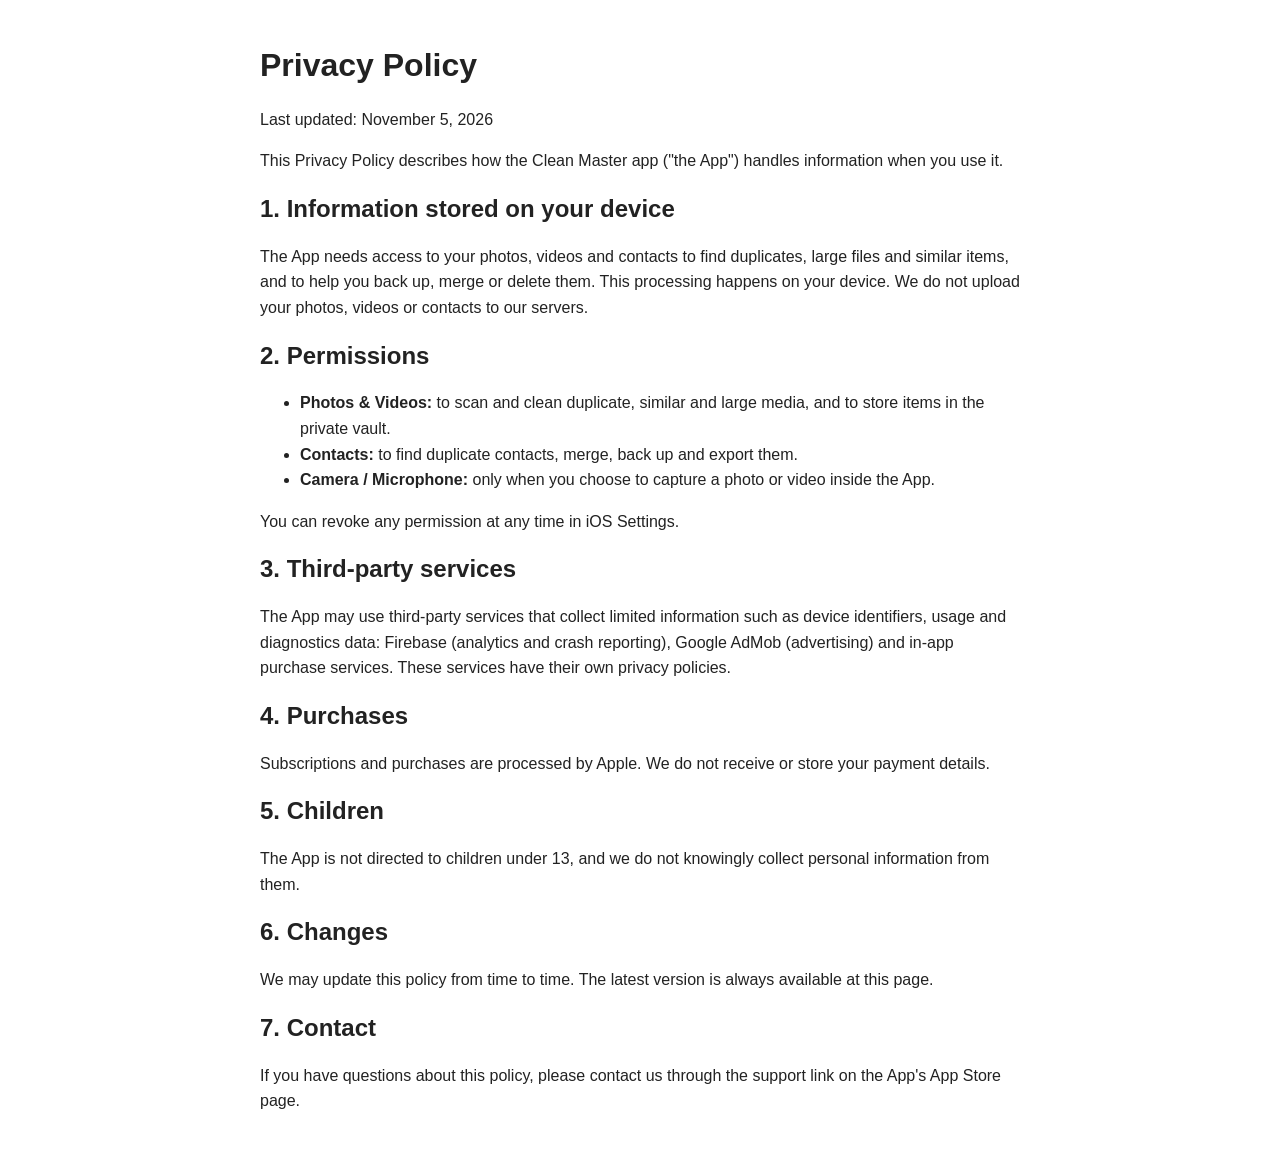
==== PrivacyPolicyCleanerApp.html @ 9d415b28 "Add config, privacy policy and terms of use" ====
<!DOCTYPE html>
<html lang="en">
<head>
<meta charset="utf-8">
<meta name="viewport" content="width=device-width, initial-scale=1">
<title>Privacy Policy - Clean Master</title>
<style>body{font-family:-apple-system,Helvetica,Arial,sans-serif;max-width:760px;margin:0 auto;padding:24px;line-height:1.6;color:#222}h1,h2{line-height:1.25}</style>
</head>
<body>
<h1>Privacy Policy</h1>
<p>Last updated: November 5, 2026</p>
<p>This Privacy Policy describes how the Clean Master app ("the App") handles information when you use it.</p>

<h2>1. Information stored on your device</h2>
<p>The App needs access to your photos, videos and contacts to find duplicates, large files and similar items, and to help you back up, merge or delete them. This processing happens on your device. We do not upload your photos, videos or contacts to our servers.</p>

<h2>2. Permissions</h2>
<ul>
<li><strong>Photos &amp; Videos:</strong> to scan and clean duplicate, similar and large media, and to store items in the private vault.</li>
<li><strong>Contacts:</strong> to find duplicate contacts, merge, back up and export them.</li>
<li><strong>Camera / Microphone:</strong> only when you choose to capture a photo or video inside the App.</li>
</ul>
<p>You can revoke any permission at any time in iOS Settings.</p>

<h2>3. Third-party services</h2>
<p>The App may use third-party services that collect limited information such as device identifiers, usage and diagnostics data: Firebase (analytics and crash reporting), Google AdMob (advertising) and in-app purchase services. These services have their own privacy policies.</p>

<h2>4. Purchases</h2>
<p>Subscriptions and purchases are processed by Apple. We do not receive or store your payment details.</p>

<h2>5. Children</h2>
<p>The App is not directed to children under 13, and we do not knowingly collect personal information from them.</p>

<h2>6. Changes</h2>
<p>We may update this policy from time to time. The latest version is always available at this page.</p>

<h2>7. Contact</h2>
<p>If you have questions about this policy, please contact us through the support link on the App's App Store page.</p>
</body>
</html>
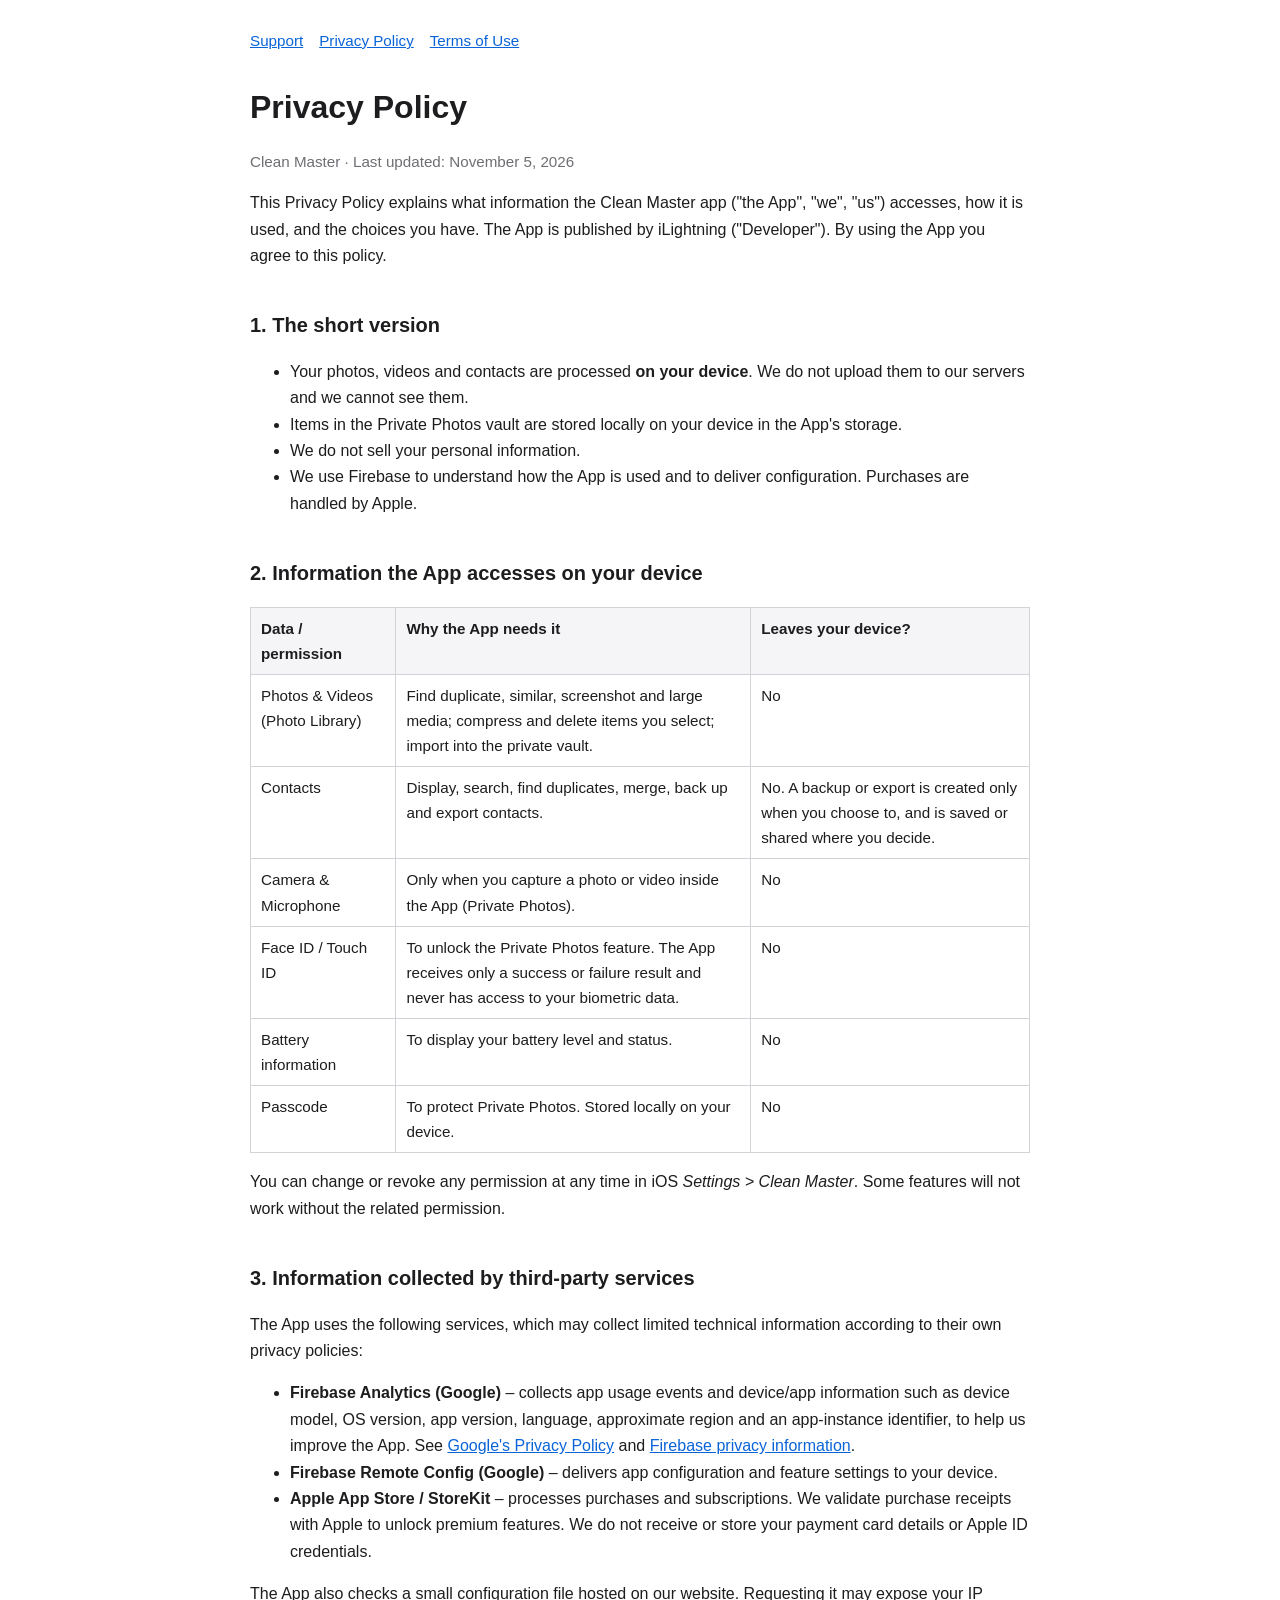
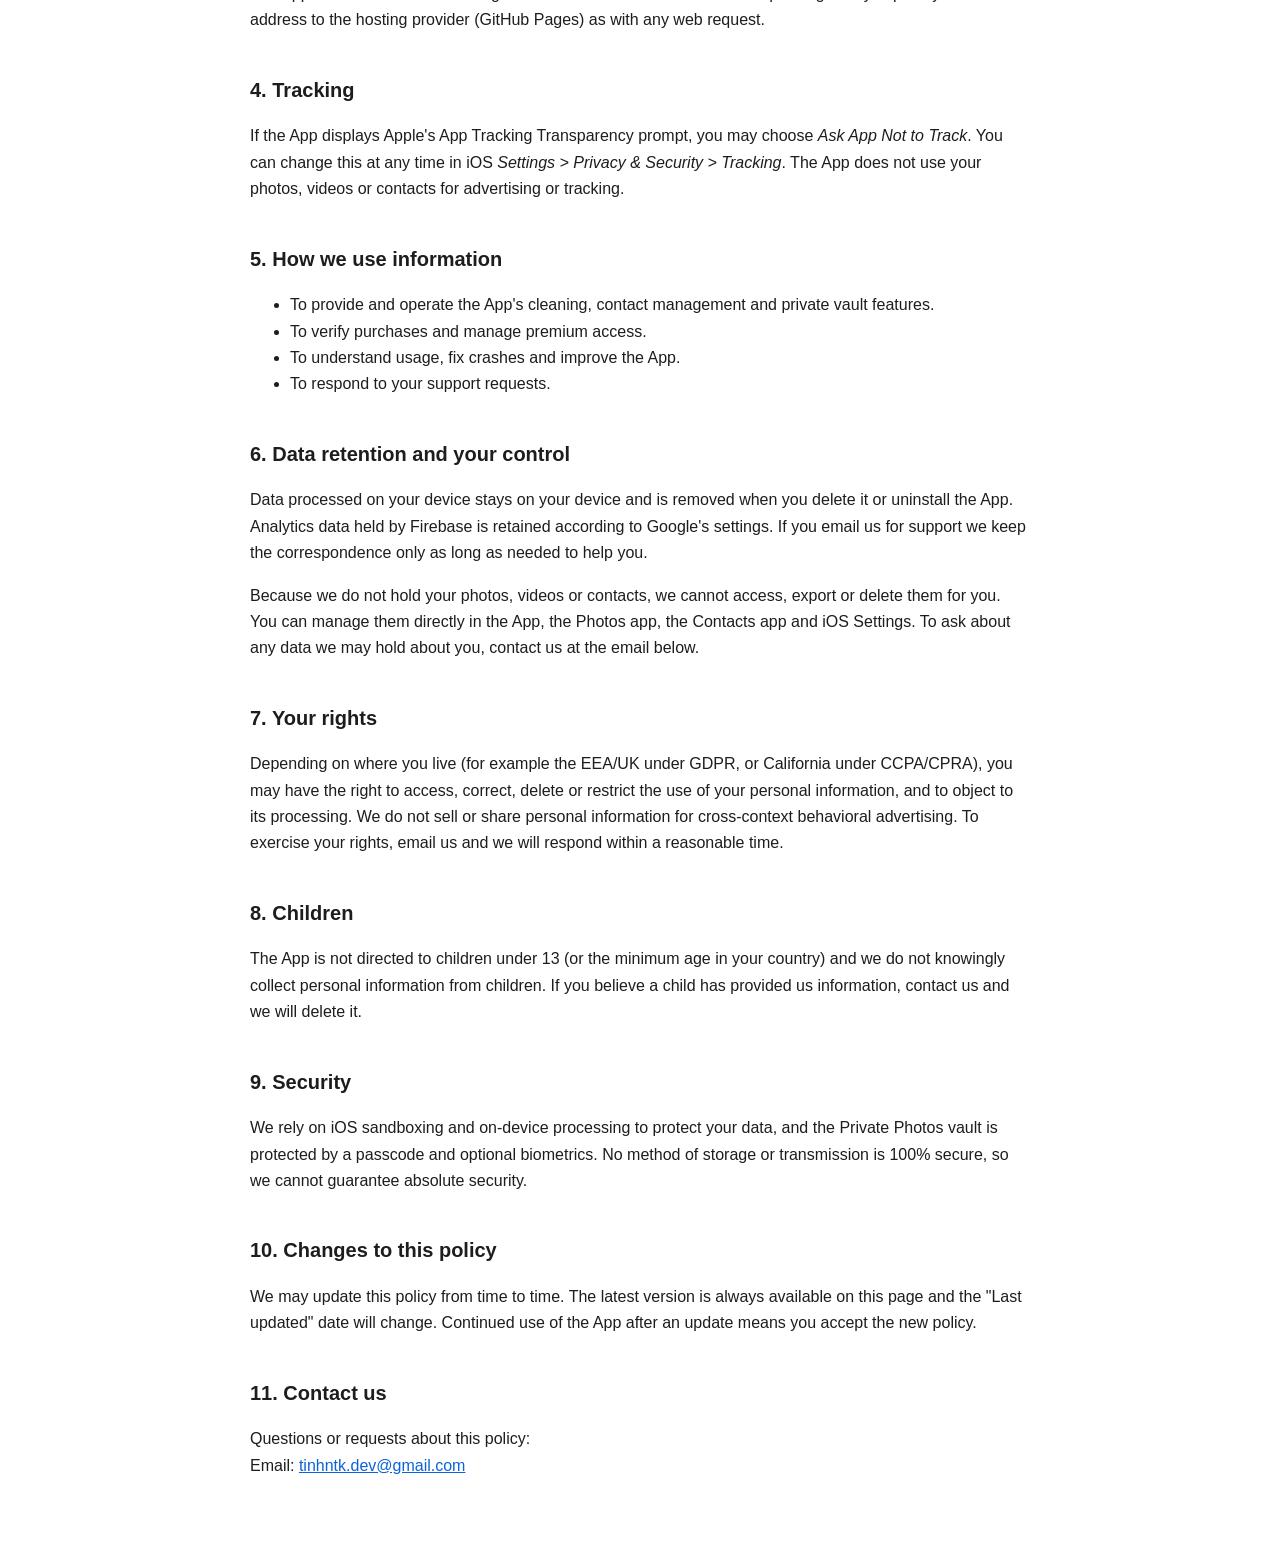
==== commit 68b19415: "Rewrite privacy policy and terms, add support page" ====
--- a/PrivacyPolicyCleanerApp.html
+++ b/PrivacyPolicyCleanerApp.html
@@ -4,37 +4,73 @@
 <meta charset="utf-8">
 <meta name="viewport" content="width=device-width, initial-scale=1">
 <title>Privacy Policy - Clean Master</title>
-<style>body{font-family:-apple-system,Helvetica,Arial,sans-serif;max-width:760px;margin:0 auto;padding:24px;line-height:1.6;color:#222}h1,h2{line-height:1.25}</style>
+<link rel="stylesheet" href="style.css">
 </head>
 <body>
+<nav><a href="index.html">Support</a><a href="PrivacyPolicyCleanerApp.html">Privacy Policy</a><a href="TermsofUseCleanerMaster.html">Terms of Use</a></nav>
 <h1>Privacy Policy</h1>
-<p>Last updated: November 5, 2026</p>
-<p>This Privacy Policy describes how the Clean Master app ("the App") handles information when you use it.</p>
+<p class="muted">Clean Master &middot; Last updated: November 5, 2026</p>
 
-<h2>1. Information stored on your device</h2>
-<p>The App needs access to your photos, videos and contacts to find duplicates, large files and similar items, and to help you back up, merge or delete them. This processing happens on your device. We do not upload your photos, videos or contacts to our servers.</p>
+<p>This Privacy Policy explains what information the Clean Master app ("the App", "we", "us") accesses, how it is used, and the choices you have. The App is published by iLightning ("Developer"). By using the App you agree to this policy.</p>
 
-<h2>2. Permissions</h2>
+<h2>1. The short version</h2>
 <ul>
-<li><strong>Photos &amp; Videos:</strong> to scan and clean duplicate, similar and large media, and to store items in the private vault.</li>
-<li><strong>Contacts:</strong> to find duplicate contacts, merge, back up and export them.</li>
-<li><strong>Camera / Microphone:</strong> only when you choose to capture a photo or video inside the App.</li>
+<li>Your photos, videos and contacts are processed <strong>on your device</strong>. We do not upload them to our servers and we cannot see them.</li>
+<li>Items in the Private Photos vault are stored locally on your device in the App's storage.</li>
+<li>We do not sell your personal information.</li>
+<li>We use Firebase to understand how the App is used and to deliver configuration. Purchases are handled by Apple.</li>
 </ul>
-<p>You can revoke any permission at any time in iOS Settings.</p>
 
-<h2>3. Third-party services</h2>
-<p>The App may use third-party services that collect limited information such as device identifiers, usage and diagnostics data: Firebase (analytics and crash reporting), Google AdMob (advertising) and in-app purchase services. These services have their own privacy policies.</p>
+<h2>2. Information the App accesses on your device</h2>
+<table>
+<tr><th>Data / permission</th><th>Why the App needs it</th><th>Leaves your device?</th></tr>
+<tr><td>Photos &amp; Videos (Photo Library)</td><td>Find duplicate, similar, screenshot and large media; compress and delete items you select; import into the private vault.</td><td>No</td></tr>
+<tr><td>Contacts</td><td>Display, search, find duplicates, merge, back up and export contacts.</td><td>No. A backup or export is created only when you choose to, and is saved or shared where you decide.</td></tr>
+<tr><td>Camera &amp; Microphone</td><td>Only when you capture a photo or video inside the App (Private Photos).</td><td>No</td></tr>
+<tr><td>Face ID / Touch ID</td><td>To unlock the Private Photos feature. The App receives only a success or failure result and never has access to your biometric data.</td><td>No</td></tr>
+<tr><td>Battery information</td><td>To display your battery level and status.</td><td>No</td></tr>
+<tr><td>Passcode</td><td>To protect Private Photos. Stored locally on your device.</td><td>No</td></tr>
+</table>
+<p>You can change or revoke any permission at any time in iOS <em>Settings &gt; Clean Master</em>. Some features will not work without the related permission.</p>
 
-<h2>4. Purchases</h2>
-<p>Subscriptions and purchases are processed by Apple. We do not receive or store your payment details.</p>
+<h2>3. Information collected by third-party services</h2>
+<p>The App uses the following services, which may collect limited technical information according to their own privacy policies:</p>
+<ul>
+<li><strong>Firebase Analytics (Google)</strong> &ndash; collects app usage events and device/app information such as device model, OS version, app version, language, approximate region and an app-instance identifier, to help us improve the App. See <a href="https://policies.google.com/privacy">Google's Privacy Policy</a> and <a href="https://firebase.google.com/support/privacy">Firebase privacy information</a>.</li>
+<li><strong>Firebase Remote Config (Google)</strong> &ndash; delivers app configuration and feature settings to your device.</li>
+<li><strong>Apple App Store / StoreKit</strong> &ndash; processes purchases and subscriptions. We validate purchase receipts with Apple to unlock premium features. We do not receive or store your payment card details or Apple ID credentials.</li>
+</ul>
+<p>The App also checks a small configuration file hosted on our website. Requesting it may expose your IP address to the hosting provider (GitHub Pages) as with any web request.</p>
 
-<h2>5. Children</h2>
-<p>The App is not directed to children under 13, and we do not knowingly collect personal information from them.</p>
+<h2>4. Tracking</h2>
+<p>If the App displays Apple's App Tracking Transparency prompt, you may choose <em>Ask App Not to Track</em>. You can change this at any time in iOS <em>Settings &gt; Privacy &amp; Security &gt; Tracking</em>. The App does not use your photos, videos or contacts for advertising or tracking.</p>
 
-<h2>6. Changes</h2>
-<p>We may update this policy from time to time. The latest version is always available at this page.</p>
+<h2>5. How we use information</h2>
+<ul>
+<li>To provide and operate the App's cleaning, contact management and private vault features.</li>
+<li>To verify purchases and manage premium access.</li>
+<li>To understand usage, fix crashes and improve the App.</li>
+<li>To respond to your support requests.</li>
+</ul>
 
-<h2>7. Contact</h2>
-<p>If you have questions about this policy, please contact us through the support link on the App's App Store page.</p>
+<h2>6. Data retention and your control</h2>
+<p>Data processed on your device stays on your device and is removed when you delete it or uninstall the App. Analytics data held by Firebase is retained according to Google's settings. If you email us for support we keep the correspondence only as long as needed to help you.</p>
+<p>Because we do not hold your photos, videos or contacts, we cannot access, export or delete them for you. You can manage them directly in the App, the Photos app, the Contacts app and iOS Settings. To ask about any data we may hold about you, contact us at the email below.</p>
+
+<h2>7. Your rights</h2>
+<p>Depending on where you live (for example the EEA/UK under GDPR, or California under CCPA/CPRA), you may have the right to access, correct, delete or restrict the use of your personal information, and to object to its processing. We do not sell or share personal information for cross-context behavioral advertising. To exercise your rights, email us and we will respond within a reasonable time.</p>
+
+<h2>8. Children</h2>
+<p>The App is not directed to children under 13 (or the minimum age in your country) and we do not knowingly collect personal information from children. If you believe a child has provided us information, contact us and we will delete it.</p>
+
+<h2>9. Security</h2>
+<p>We rely on iOS sandboxing and on-device processing to protect your data, and the Private Photos vault is protected by a passcode and optional biometrics. No method of storage or transmission is 100% secure, so we cannot guarantee absolute security.</p>
+
+<h2>10. Changes to this policy</h2>
+<p>We may update this policy from time to time. The latest version is always available on this page and the "Last updated" date will change. Continued use of the App after an update means you accept the new policy.</p>
+
+<h2>11. Contact us</h2>
+<p>Questions or requests about this policy:<br>
+Email: <a href="mailto:tinhntk.dev@gmail.com">tinhntk.dev@gmail.com</a></p>
 </body>
 </html>
--- a/style.css
+++ b/style.css
@@ -0,0 +1,7 @@
+body{font-family:-apple-system,BlinkMacSystemFont,"Segoe UI",Helvetica,Arial,sans-serif;max-width:780px;margin:0 auto;padding:28px 20px 60px;line-height:1.65;color:#1d1d1f;background:#fff}
+h1{font-size:2rem;margin-bottom:.2em}h2{font-size:1.25rem;margin-top:2em}h3{font-size:1.05rem;margin-top:1.4em}
+a{color:#0a64d8}.muted{color:#6e6e73;font-size:.95rem}
+table{border-collapse:collapse;width:100%;margin:1em 0}th,td{border:1px solid #d2d2d7;padding:8px 10px;text-align:left;vertical-align:top;font-size:.95rem}th{background:#f5f5f7}
+nav{margin-bottom:28px;font-size:.95rem}nav a{margin-right:16px}
+details{border:1px solid #d2d2d7;border-radius:10px;padding:12px 16px;margin:10px 0}summary{cursor:pointer;font-weight:600}
+@media(prefers-color-scheme:dark){body{background:#000;color:#f5f5f7}a{color:#4da3ff}th{background:#1c1c1e}th,td,details{border-color:#38383a}.muted{color:#98989d}}
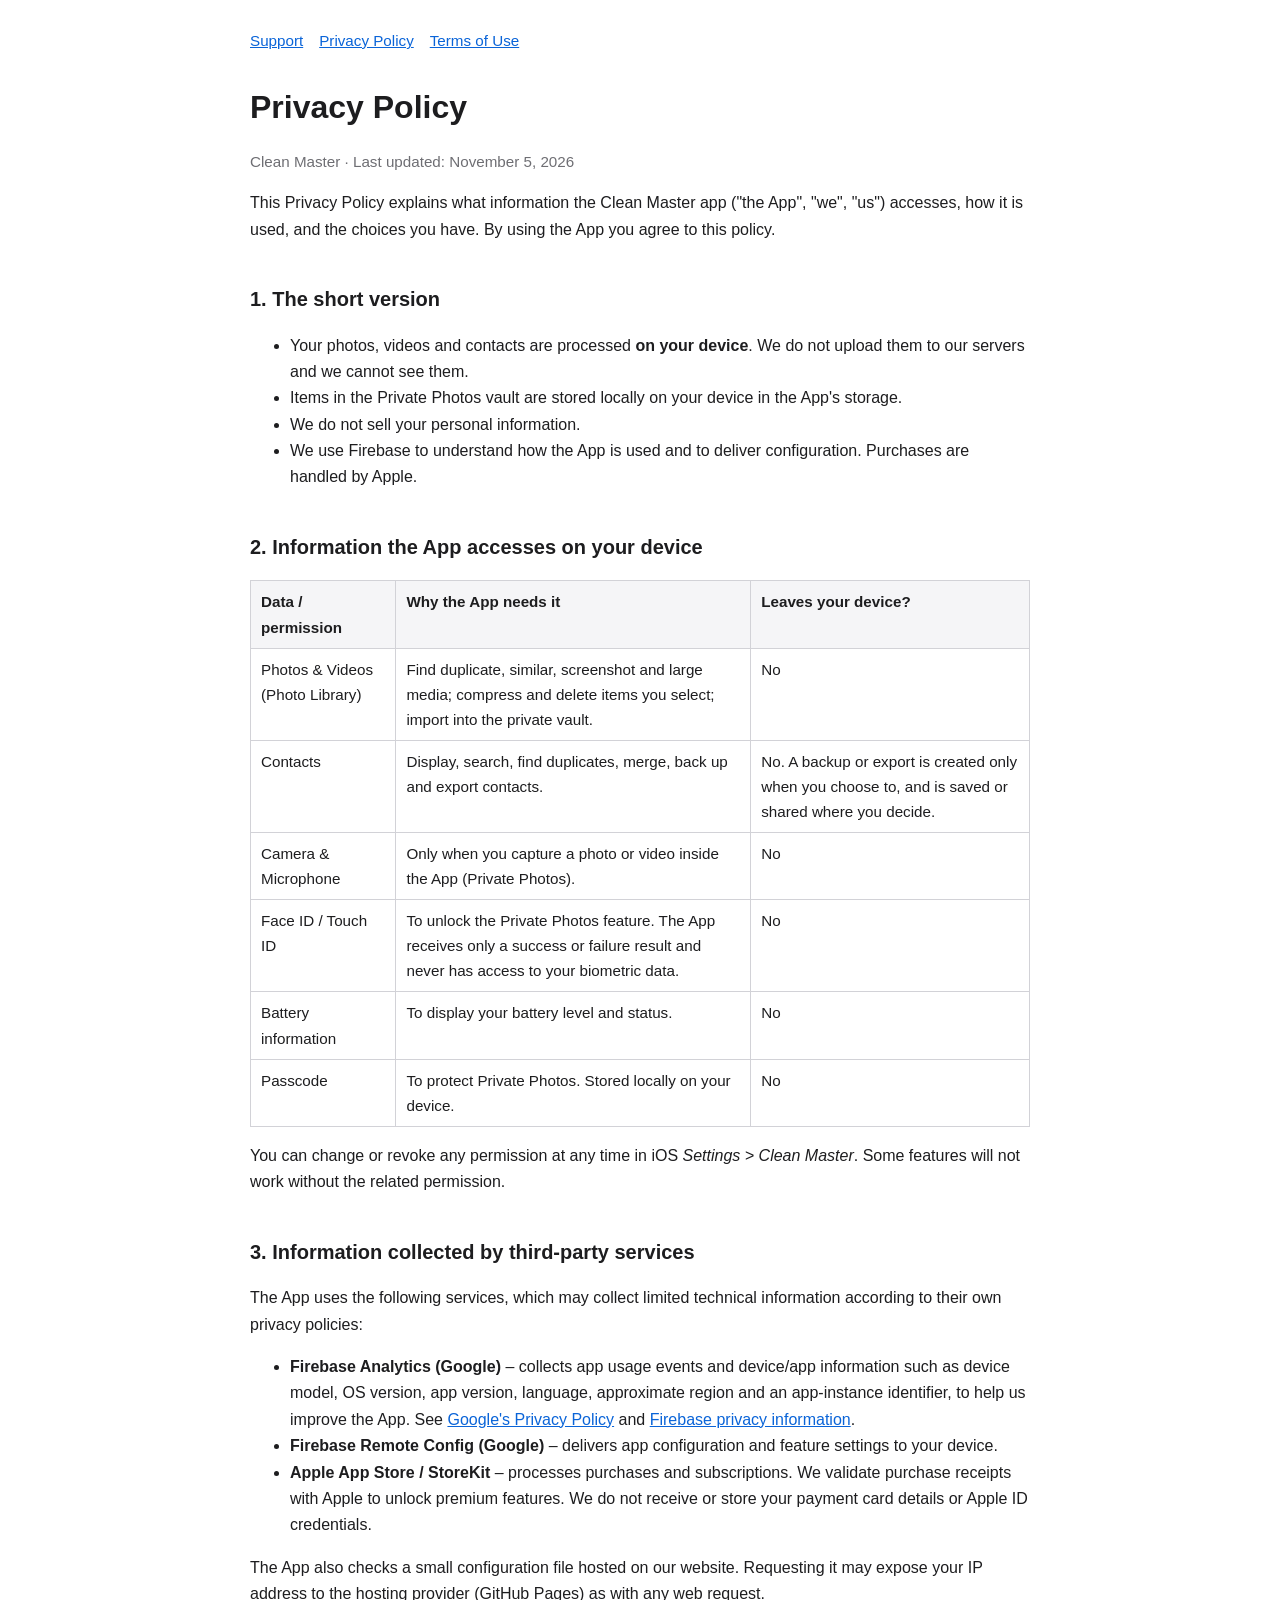
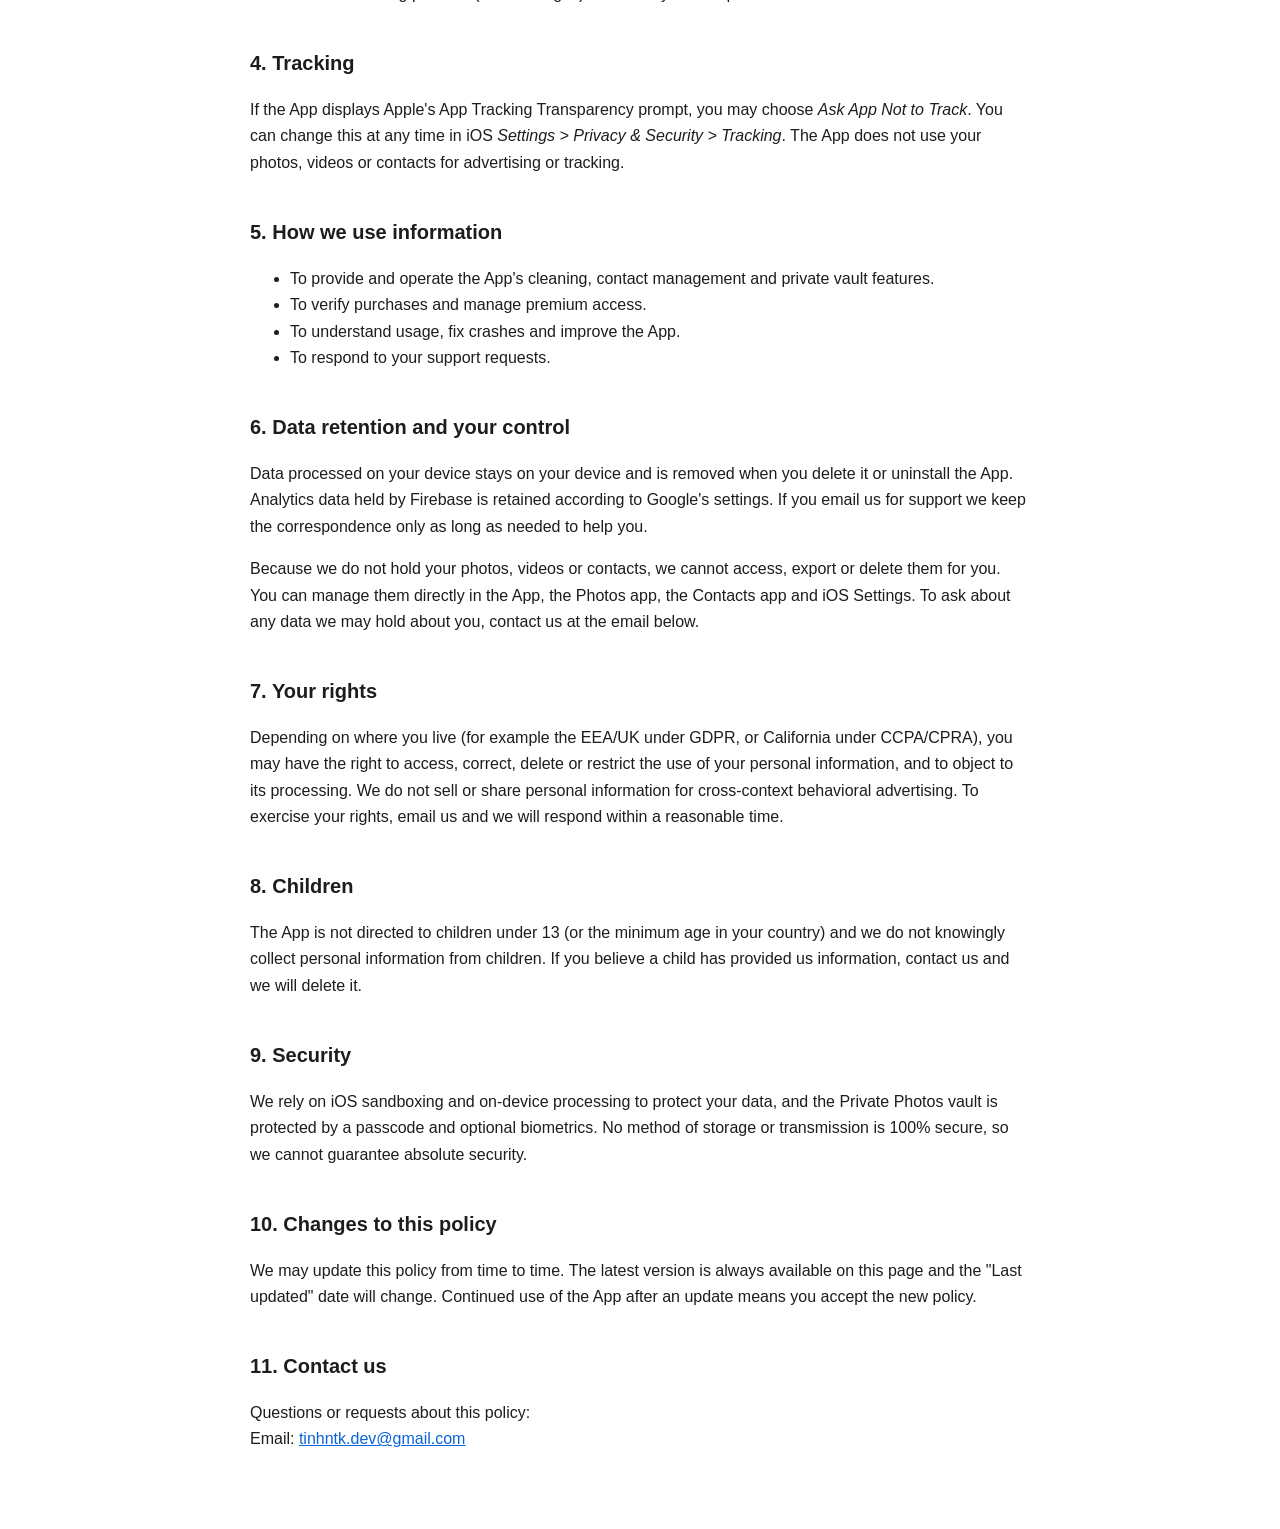
==== commit 0784ec52: "Remove developer name from policy and terms" ====
--- a/PrivacyPolicyCleanerApp.html
+++ b/PrivacyPolicyCleanerApp.html
@@ -11,7 +11,7 @@
 <h1>Privacy Policy</h1>
 <p class="muted">Clean Master &middot; Last updated: November 5, 2026</p>
 
-<p>This Privacy Policy explains what information the Clean Master app ("the App", "we", "us") accesses, how it is used, and the choices you have. The App is published by iLightning ("Developer"). By using the App you agree to this policy.</p>
+<p>This Privacy Policy explains what information the Clean Master app ("the App", "we", "us") accesses, how it is used, and the choices you have. By using the App you agree to this policy.</p>
 
 <h2>1. The short version</h2>
 <ul>
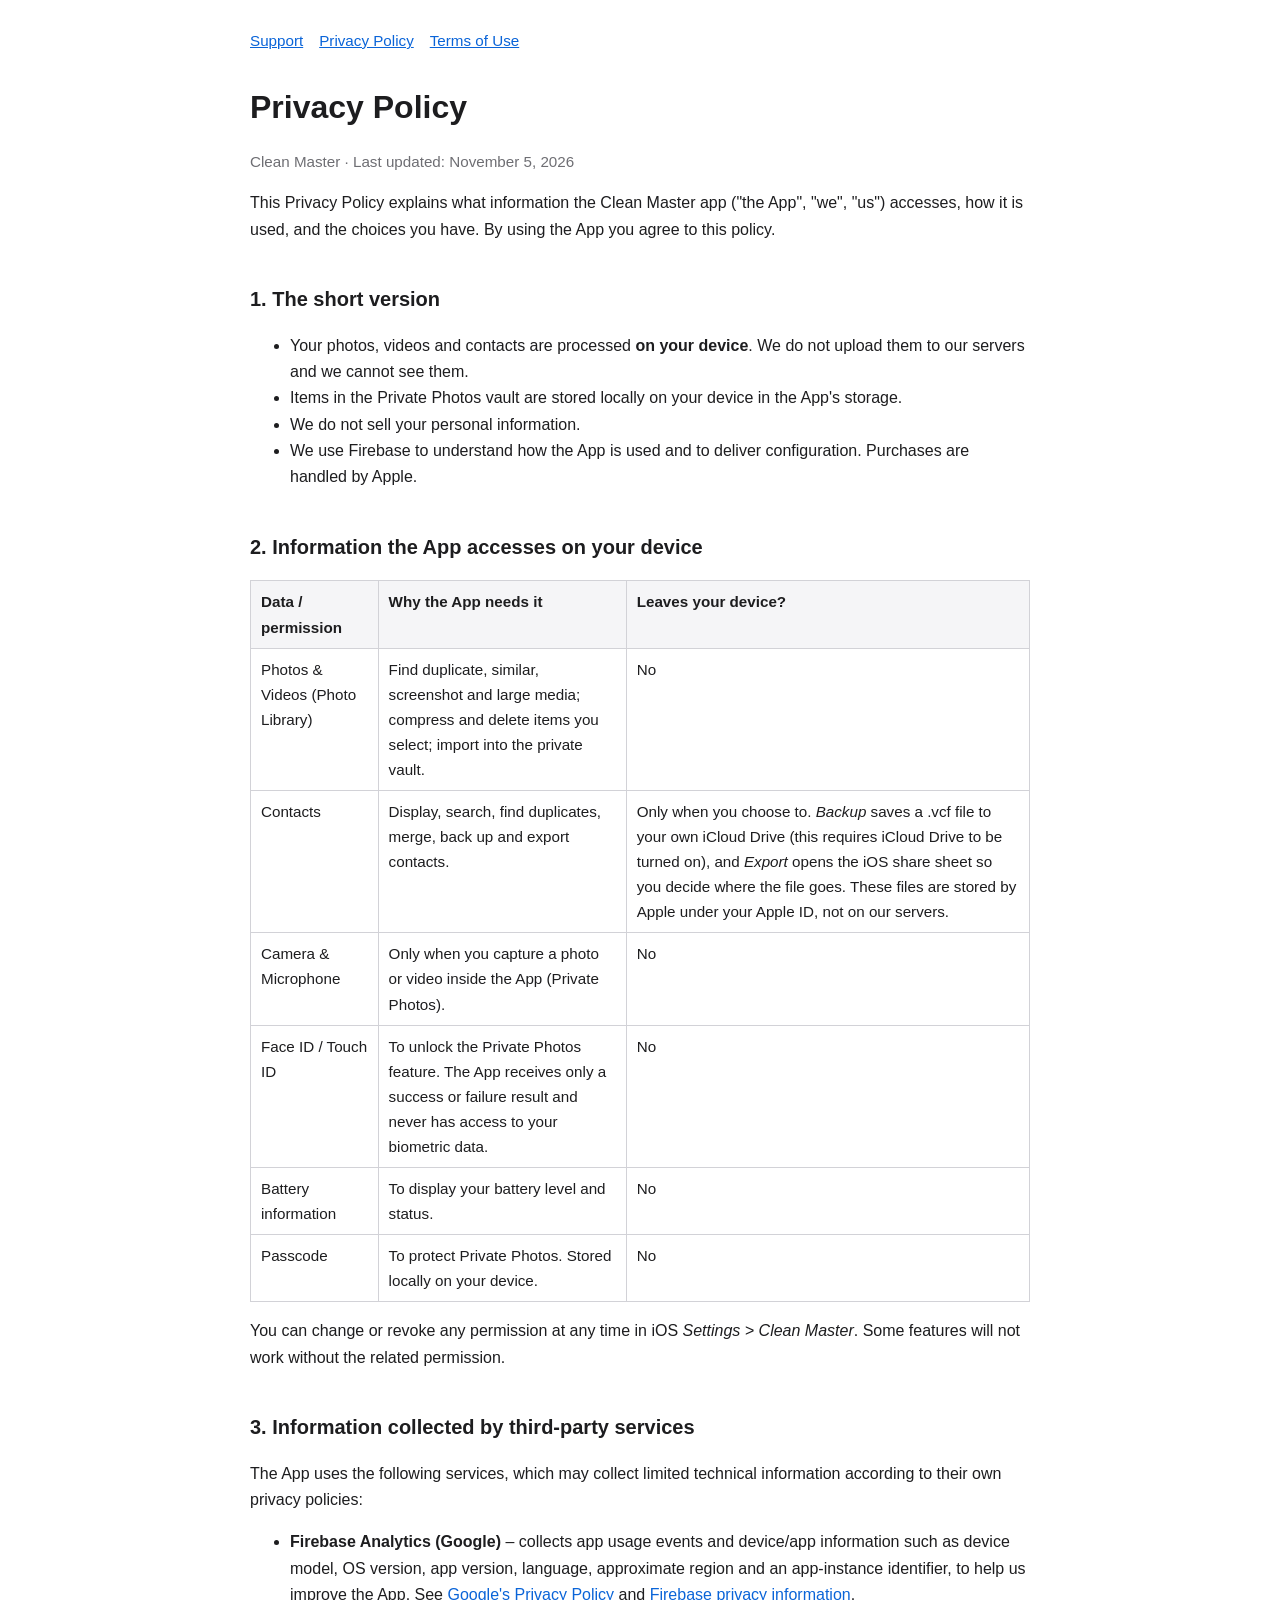
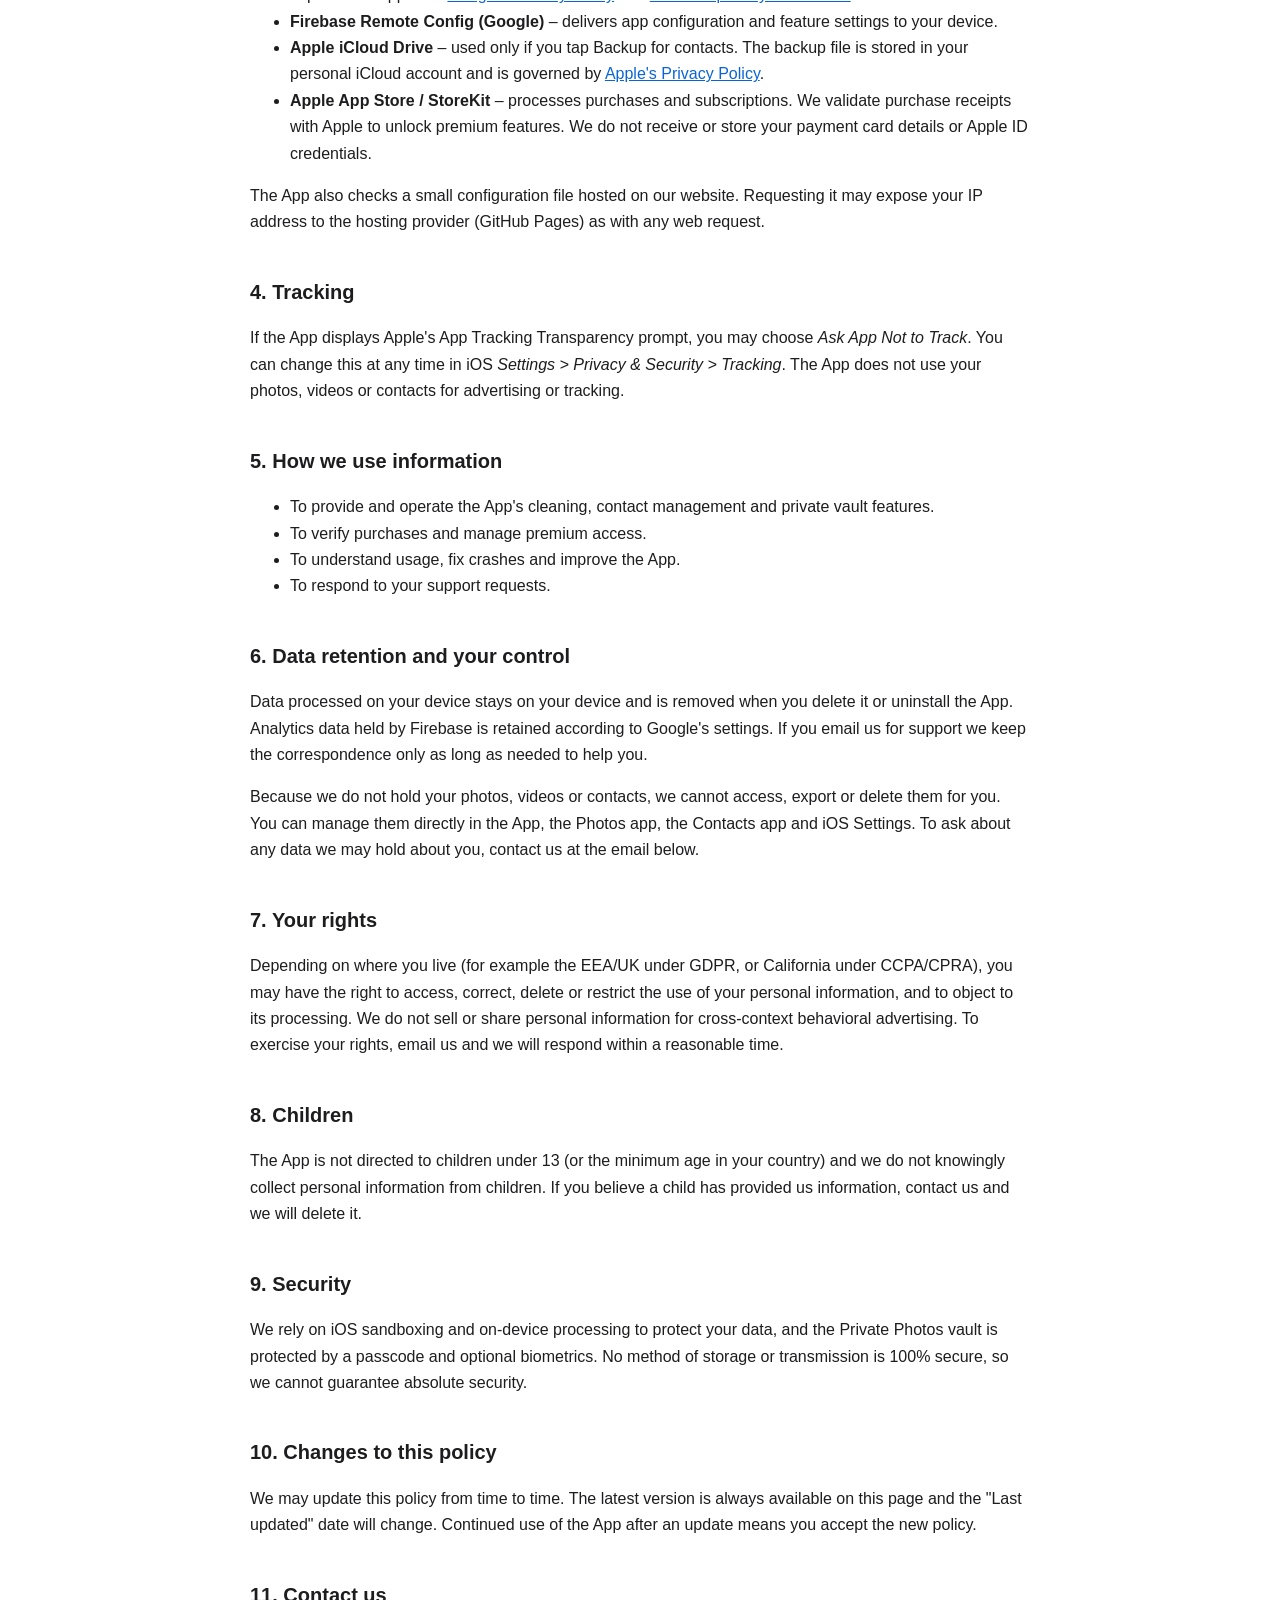
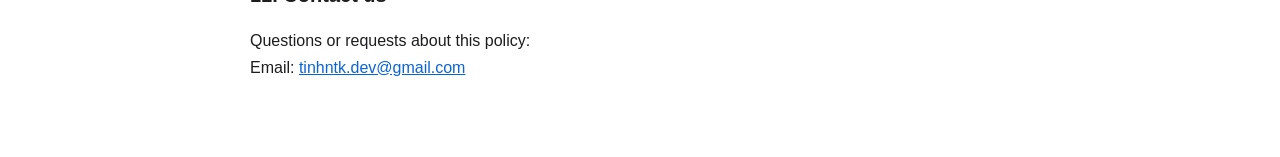
==== commit 375bbc4d: "Clarify contacts backup uses iCloud Drive" ====
--- a/PrivacyPolicyCleanerApp.html
+++ b/PrivacyPolicyCleanerApp.html
@@ -25,7 +25,7 @@
 <table>
 <tr><th>Data / permission</th><th>Why the App needs it</th><th>Leaves your device?</th></tr>
 <tr><td>Photos &amp; Videos (Photo Library)</td><td>Find duplicate, similar, screenshot and large media; compress and delete items you select; import into the private vault.</td><td>No</td></tr>
-<tr><td>Contacts</td><td>Display, search, find duplicates, merge, back up and export contacts.</td><td>No. A backup or export is created only when you choose to, and is saved or shared where you decide.</td></tr>
+<tr><td>Contacts</td><td>Display, search, find duplicates, merge, back up and export contacts.</td><td>Only when you choose to. <em>Backup</em> saves a .vcf file to your own iCloud Drive (this requires iCloud Drive to be turned on), and <em>Export</em> opens the iOS share sheet so you decide where the file goes. These files are stored by Apple under your Apple ID, not on our servers.</td></tr>
 <tr><td>Camera &amp; Microphone</td><td>Only when you capture a photo or video inside the App (Private Photos).</td><td>No</td></tr>
 <tr><td>Face ID / Touch ID</td><td>To unlock the Private Photos feature. The App receives only a success or failure result and never has access to your biometric data.</td><td>No</td></tr>
 <tr><td>Battery information</td><td>To display your battery level and status.</td><td>No</td></tr>
@@ -38,6 +38,7 @@
 <ul>
 <li><strong>Firebase Analytics (Google)</strong> &ndash; collects app usage events and device/app information such as device model, OS version, app version, language, approximate region and an app-instance identifier, to help us improve the App. See <a href="https://policies.google.com/privacy">Google's Privacy Policy</a> and <a href="https://firebase.google.com/support/privacy">Firebase privacy information</a>.</li>
 <li><strong>Firebase Remote Config (Google)</strong> &ndash; delivers app configuration and feature settings to your device.</li>
+<li><strong>Apple iCloud Drive</strong> &ndash; used only if you tap Backup for contacts. The backup file is stored in your personal iCloud account and is governed by <a href="https://www.apple.com/legal/privacy/">Apple's Privacy Policy</a>.</li>
 <li><strong>Apple App Store / StoreKit</strong> &ndash; processes purchases and subscriptions. We validate purchase receipts with Apple to unlock premium features. We do not receive or store your payment card details or Apple ID credentials.</li>
 </ul>
 <p>The App also checks a small configuration file hosted on our website. Requesting it may expose your IP address to the hosting provider (GitHub Pages) as with any web request.</p>
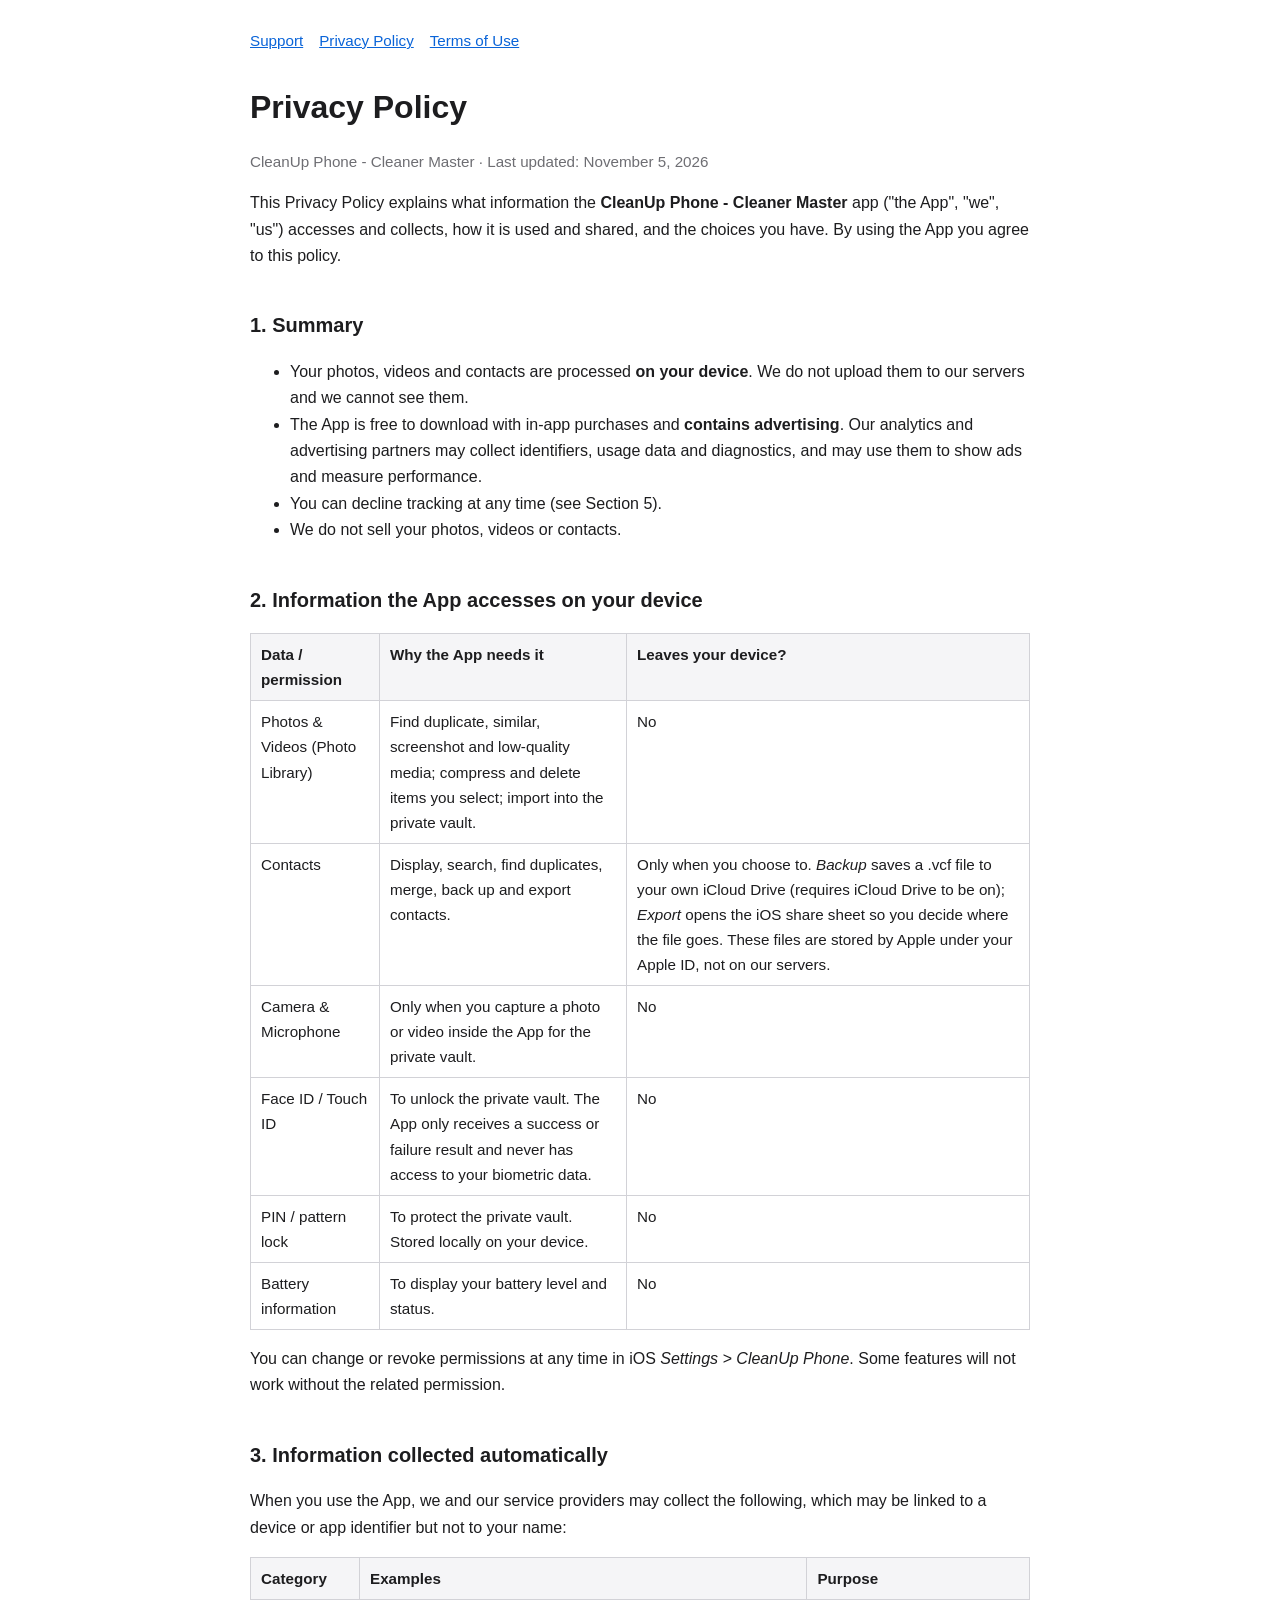
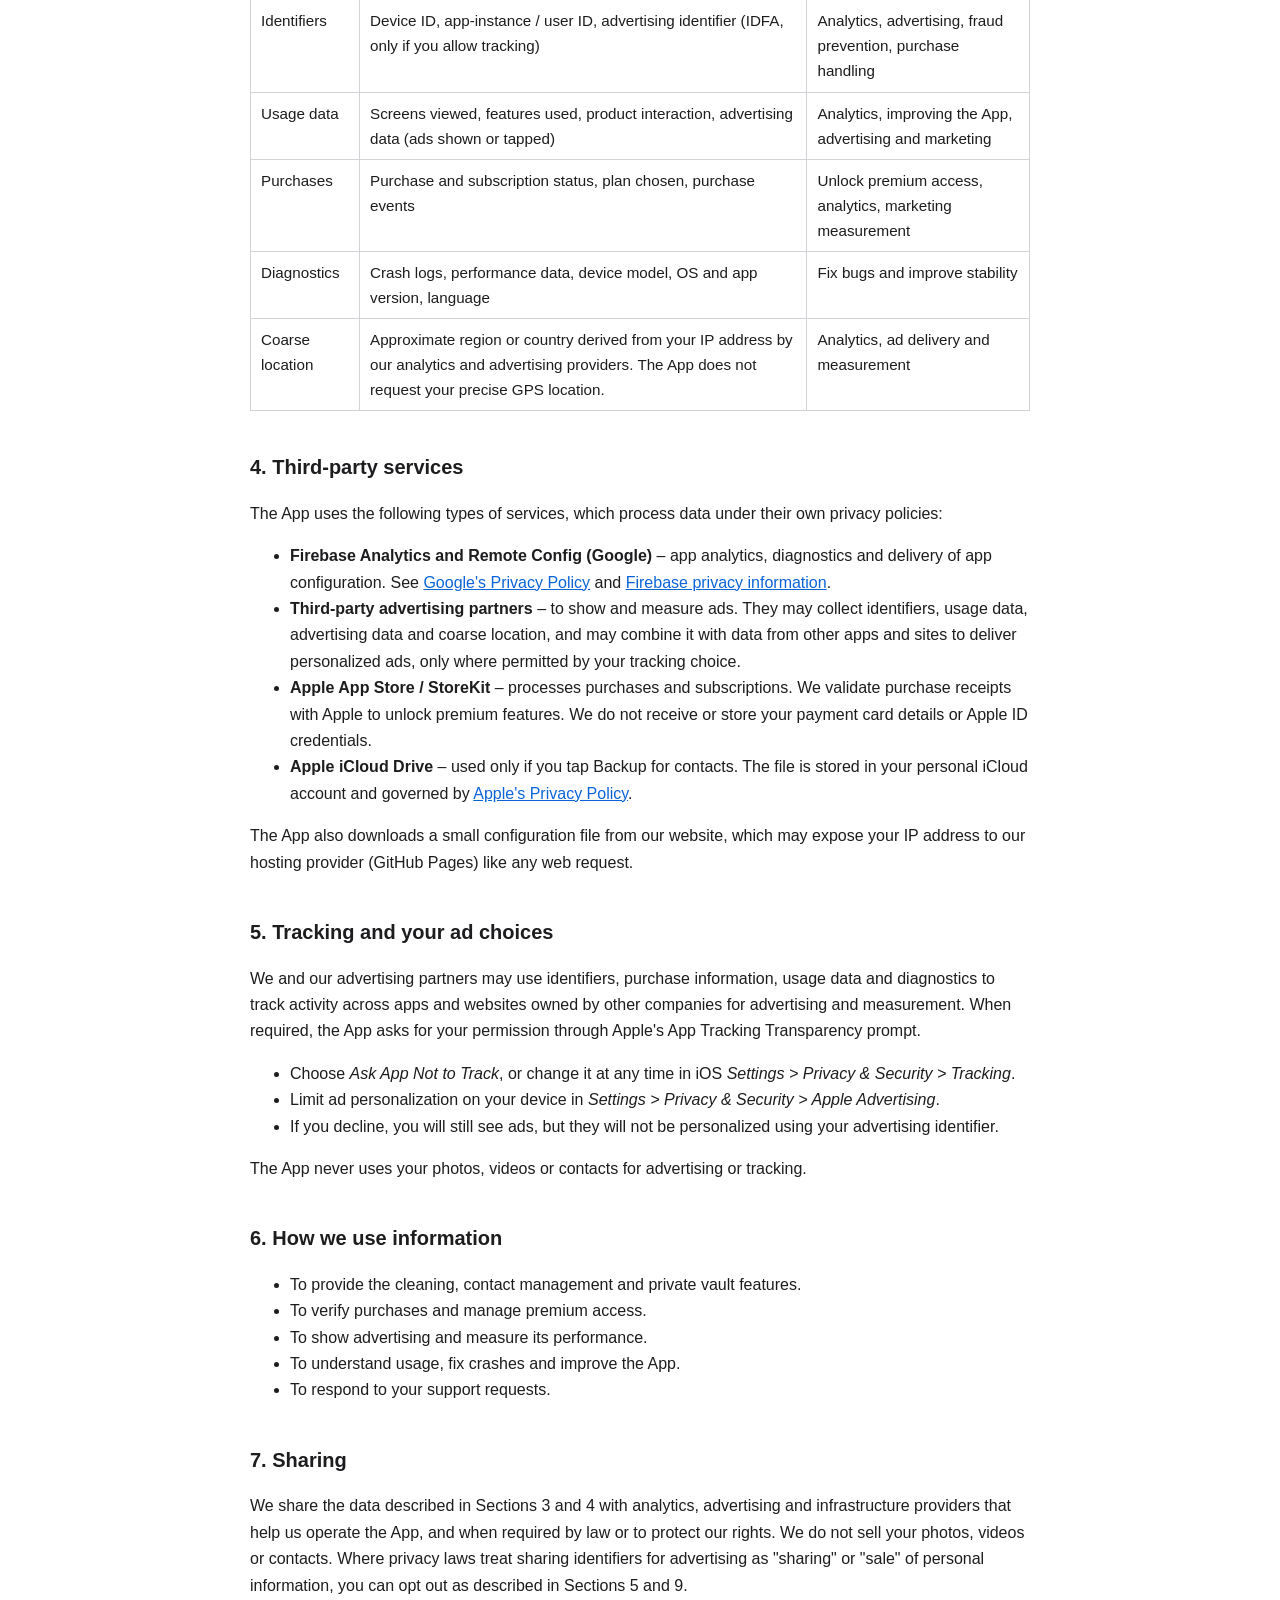
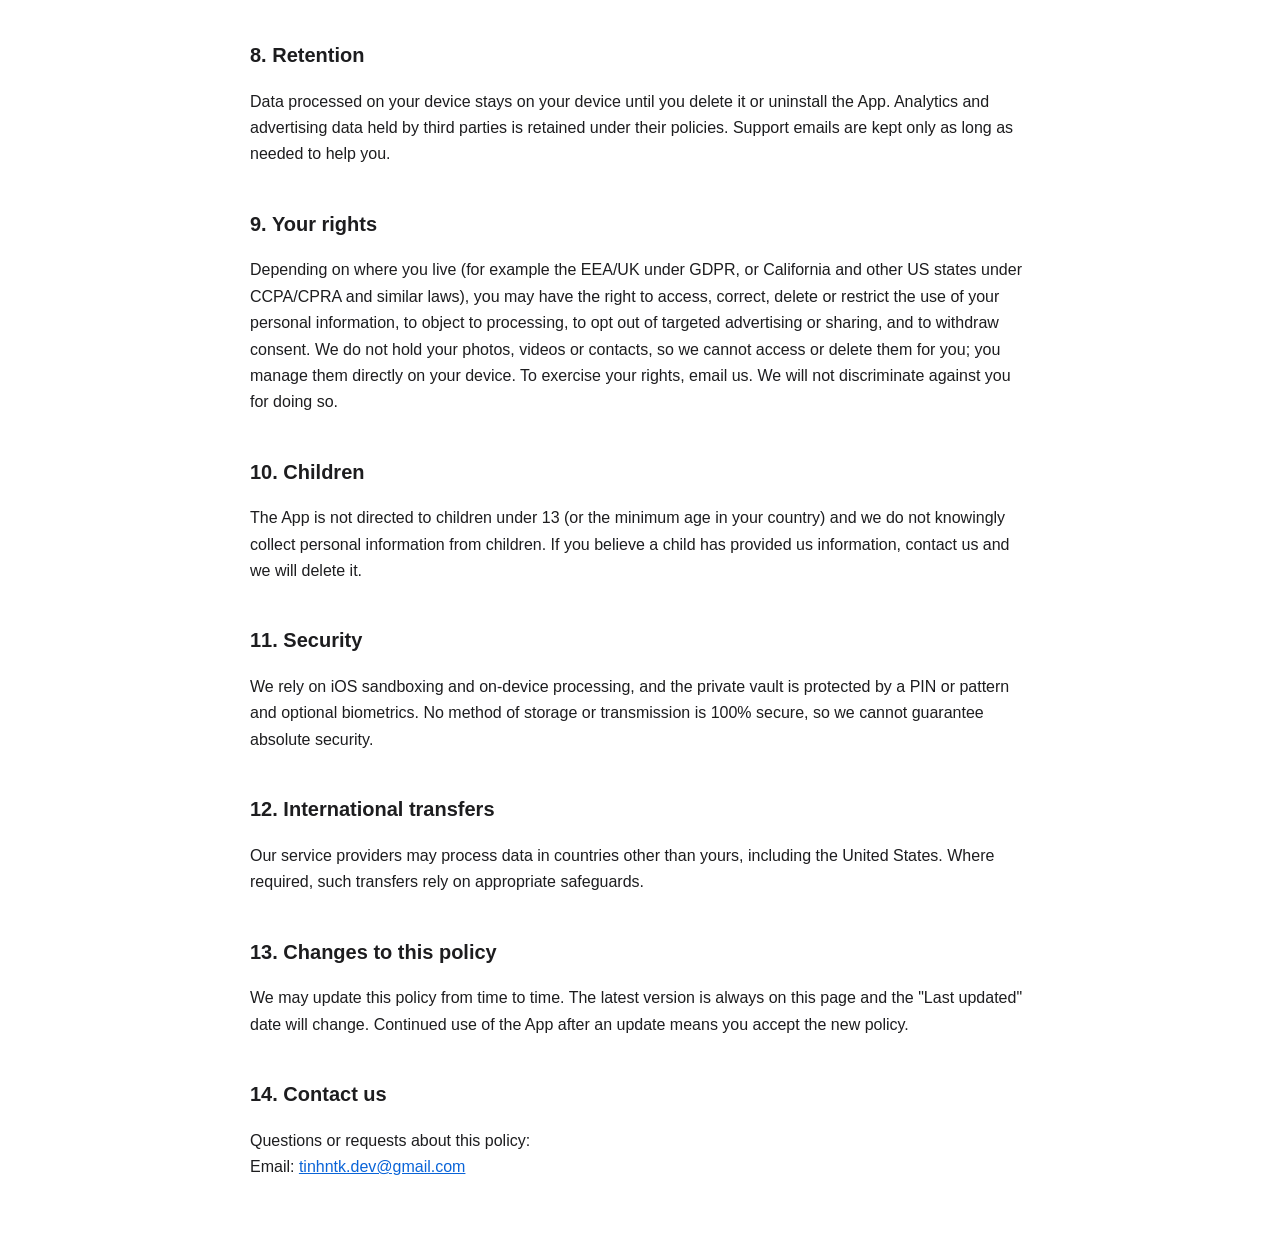
==== commit b55977cc: "Rewrite privacy policy and terms to match App Store listing" ====
--- a/PrivacyPolicyCleanerApp.html
+++ b/PrivacyPolicyCleanerApp.html
@@ -3,74 +3,97 @@
 <head>
 <meta charset="utf-8">
 <meta name="viewport" content="width=device-width, initial-scale=1">
-<title>Privacy Policy - Clean Master</title>
+<title>Privacy Policy - CleanUp Phone - Cleaner Master</title>
 <link rel="stylesheet" href="style.css">
 </head>
 <body>
 <nav><a href="index.html">Support</a><a href="PrivacyPolicyCleanerApp.html">Privacy Policy</a><a href="TermsofUseCleanerMaster.html">Terms of Use</a></nav>
 <h1>Privacy Policy</h1>
-<p class="muted">Clean Master &middot; Last updated: November 5, 2026</p>
+<p class="muted">CleanUp Phone - Cleaner Master &middot; Last updated: November 5, 2026</p>
 
-<p>This Privacy Policy explains what information the Clean Master app ("the App", "we", "us") accesses, how it is used, and the choices you have. By using the App you agree to this policy.</p>
+<p>This Privacy Policy explains what information the <strong>CleanUp Phone - Cleaner Master</strong> app ("the App", "we", "us") accesses and collects, how it is used and shared, and the choices you have. By using the App you agree to this policy.</p>
 
-<h2>1. The short version</h2>
+<h2>1. Summary</h2>
 <ul>
 <li>Your photos, videos and contacts are processed <strong>on your device</strong>. We do not upload them to our servers and we cannot see them.</li>
-<li>Items in the Private Photos vault are stored locally on your device in the App's storage.</li>
-<li>We do not sell your personal information.</li>
-<li>We use Firebase to understand how the App is used and to deliver configuration. Purchases are handled by Apple.</li>
+<li>The App is free to download with in-app purchases and <strong>contains advertising</strong>. Our analytics and advertising partners may collect identifiers, usage data and diagnostics, and may use them to show ads and measure performance.</li>
+<li>You can decline tracking at any time (see Section 5).</li>
+<li>We do not sell your photos, videos or contacts.</li>
 </ul>
 
 <h2>2. Information the App accesses on your device</h2>
 <table>
 <tr><th>Data / permission</th><th>Why the App needs it</th><th>Leaves your device?</th></tr>
-<tr><td>Photos &amp; Videos (Photo Library)</td><td>Find duplicate, similar, screenshot and large media; compress and delete items you select; import into the private vault.</td><td>No</td></tr>
-<tr><td>Contacts</td><td>Display, search, find duplicates, merge, back up and export contacts.</td><td>Only when you choose to. <em>Backup</em> saves a .vcf file to your own iCloud Drive (this requires iCloud Drive to be turned on), and <em>Export</em> opens the iOS share sheet so you decide where the file goes. These files are stored by Apple under your Apple ID, not on our servers.</td></tr>
-<tr><td>Camera &amp; Microphone</td><td>Only when you capture a photo or video inside the App (Private Photos).</td><td>No</td></tr>
-<tr><td>Face ID / Touch ID</td><td>To unlock the Private Photos feature. The App receives only a success or failure result and never has access to your biometric data.</td><td>No</td></tr>
+<tr><td>Photos &amp; Videos (Photo Library)</td><td>Find duplicate, similar, screenshot and low-quality media; compress and delete items you select; import into the private vault.</td><td>No</td></tr>
+<tr><td>Contacts</td><td>Display, search, find duplicates, merge, back up and export contacts.</td><td>Only when you choose to. <em>Backup</em> saves a .vcf file to your own iCloud Drive (requires iCloud Drive to be on); <em>Export</em> opens the iOS share sheet so you decide where the file goes. These files are stored by Apple under your Apple ID, not on our servers.</td></tr>
+<tr><td>Camera &amp; Microphone</td><td>Only when you capture a photo or video inside the App for the private vault.</td><td>No</td></tr>
+<tr><td>Face ID / Touch ID</td><td>To unlock the private vault. The App only receives a success or failure result and never has access to your biometric data.</td><td>No</td></tr>
+<tr><td>PIN / pattern lock</td><td>To protect the private vault. Stored locally on your device.</td><td>No</td></tr>
 <tr><td>Battery information</td><td>To display your battery level and status.</td><td>No</td></tr>
-<tr><td>Passcode</td><td>To protect Private Photos. Stored locally on your device.</td><td>No</td></tr>
 </table>
-<p>You can change or revoke any permission at any time in iOS <em>Settings &gt; Clean Master</em>. Some features will not work without the related permission.</p>
+<p>You can change or revoke permissions at any time in iOS <em>Settings &gt; CleanUp Phone</em>. Some features will not work without the related permission.</p>
 
-<h2>3. Information collected by third-party services</h2>
-<p>The App uses the following services, which may collect limited technical information according to their own privacy policies:</p>
+<h2>3. Information collected automatically</h2>
+<p>When you use the App, we and our service providers may collect the following, which may be linked to a device or app identifier but not to your name:</p>
+<table>
+<tr><th>Category</th><th>Examples</th><th>Purpose</th></tr>
+<tr><td>Identifiers</td><td>Device ID, app-instance / user ID, advertising identifier (IDFA, only if you allow tracking)</td><td>Analytics, advertising, fraud prevention, purchase handling</td></tr>
+<tr><td>Usage data</td><td>Screens viewed, features used, product interaction, advertising data (ads shown or tapped)</td><td>Analytics, improving the App, advertising and marketing</td></tr>
+<tr><td>Purchases</td><td>Purchase and subscription status, plan chosen, purchase events</td><td>Unlock premium access, analytics, marketing measurement</td></tr>
+<tr><td>Diagnostics</td><td>Crash logs, performance data, device model, OS and app version, language</td><td>Fix bugs and improve stability</td></tr>
+<tr><td>Coarse location</td><td>Approximate region or country derived from your IP address by our analytics and advertising providers. The App does not request your precise GPS location.</td><td>Analytics, ad delivery and measurement</td></tr>
+</table>
+
+<h2>4. Third-party services</h2>
+<p>The App uses the following types of services, which process data under their own privacy policies:</p>
 <ul>
-<li><strong>Firebase Analytics (Google)</strong> &ndash; collects app usage events and device/app information such as device model, OS version, app version, language, approximate region and an app-instance identifier, to help us improve the App. See <a href="https://policies.google.com/privacy">Google's Privacy Policy</a> and <a href="https://firebase.google.com/support/privacy">Firebase privacy information</a>.</li>
-<li><strong>Firebase Remote Config (Google)</strong> &ndash; delivers app configuration and feature settings to your device.</li>
-<li><strong>Apple iCloud Drive</strong> &ndash; used only if you tap Backup for contacts. The backup file is stored in your personal iCloud account and is governed by <a href="https://www.apple.com/legal/privacy/">Apple's Privacy Policy</a>.</li>
+<li><strong>Firebase Analytics and Remote Config (Google)</strong> &ndash; app analytics, diagnostics and delivery of app configuration. See <a href="https://policies.google.com/privacy">Google's Privacy Policy</a> and <a href="https://firebase.google.com/support/privacy">Firebase privacy information</a>.</li>
+<li><strong>Third-party advertising partners</strong> &ndash; to show and measure ads. They may collect identifiers, usage data, advertising data and coarse location, and may combine it with data from other apps and sites to deliver personalized ads, only where permitted by your tracking choice.</li>
 <li><strong>Apple App Store / StoreKit</strong> &ndash; processes purchases and subscriptions. We validate purchase receipts with Apple to unlock premium features. We do not receive or store your payment card details or Apple ID credentials.</li>
+<li><strong>Apple iCloud Drive</strong> &ndash; used only if you tap Backup for contacts. The file is stored in your personal iCloud account and governed by <a href="https://www.apple.com/legal/privacy/">Apple's Privacy Policy</a>.</li>
 </ul>
-<p>The App also checks a small configuration file hosted on our website. Requesting it may expose your IP address to the hosting provider (GitHub Pages) as with any web request.</p>
+<p>The App also downloads a small configuration file from our website, which may expose your IP address to our hosting provider (GitHub Pages) like any web request.</p>
 
-<h2>4. Tracking</h2>
-<p>If the App displays Apple's App Tracking Transparency prompt, you may choose <em>Ask App Not to Track</em>. You can change this at any time in iOS <em>Settings &gt; Privacy &amp; Security &gt; Tracking</em>. The App does not use your photos, videos or contacts for advertising or tracking.</p>
+<h2>5. Tracking and your ad choices</h2>
+<p>We and our advertising partners may use identifiers, purchase information, usage data and diagnostics to track activity across apps and websites owned by other companies for advertising and measurement. When required, the App asks for your permission through Apple's App Tracking Transparency prompt.</p>
+<ul>
+<li>Choose <em>Ask App Not to Track</em>, or change it at any time in iOS <em>Settings &gt; Privacy &amp; Security &gt; Tracking</em>.</li>
+<li>Limit ad personalization on your device in <em>Settings &gt; Privacy &amp; Security &gt; Apple Advertising</em>.</li>
+<li>If you decline, you will still see ads, but they will not be personalized using your advertising identifier.</li>
+</ul>
+<p>The App never uses your photos, videos or contacts for advertising or tracking.</p>
 
-<h2>5. How we use information</h2>
+<h2>6. How we use information</h2>
 <ul>
-<li>To provide and operate the App's cleaning, contact management and private vault features.</li>
+<li>To provide the cleaning, contact management and private vault features.</li>
 <li>To verify purchases and manage premium access.</li>
+<li>To show advertising and measure its performance.</li>
 <li>To understand usage, fix crashes and improve the App.</li>
 <li>To respond to your support requests.</li>
 </ul>
 
-<h2>6. Data retention and your control</h2>
-<p>Data processed on your device stays on your device and is removed when you delete it or uninstall the App. Analytics data held by Firebase is retained according to Google's settings. If you email us for support we keep the correspondence only as long as needed to help you.</p>
-<p>Because we do not hold your photos, videos or contacts, we cannot access, export or delete them for you. You can manage them directly in the App, the Photos app, the Contacts app and iOS Settings. To ask about any data we may hold about you, contact us at the email below.</p>
+<h2>7. Sharing</h2>
+<p>We share the data described in Sections 3 and 4 with analytics, advertising and infrastructure providers that help us operate the App, and when required by law or to protect our rights. We do not sell your photos, videos or contacts. Where privacy laws treat sharing identifiers for advertising as "sharing" or "sale" of personal information, you can opt out as described in Sections 5 and 9.</p>
 
-<h2>7. Your rights</h2>
-<p>Depending on where you live (for example the EEA/UK under GDPR, or California under CCPA/CPRA), you may have the right to access, correct, delete or restrict the use of your personal information, and to object to its processing. We do not sell or share personal information for cross-context behavioral advertising. To exercise your rights, email us and we will respond within a reasonable time.</p>
+<h2>8. Retention</h2>
+<p>Data processed on your device stays on your device until you delete it or uninstall the App. Analytics and advertising data held by third parties is retained under their policies. Support emails are kept only as long as needed to help you.</p>
 
-<h2>8. Children</h2>
+<h2>9. Your rights</h2>
+<p>Depending on where you live (for example the EEA/UK under GDPR, or California and other US states under CCPA/CPRA and similar laws), you may have the right to access, correct, delete or restrict the use of your personal information, to object to processing, to opt out of targeted advertising or sharing, and to withdraw consent. We do not hold your photos, videos or contacts, so we cannot access or delete them for you; you manage them directly on your device. To exercise your rights, email us. We will not discriminate against you for doing so.</p>
+
+<h2>10. Children</h2>
 <p>The App is not directed to children under 13 (or the minimum age in your country) and we do not knowingly collect personal information from children. If you believe a child has provided us information, contact us and we will delete it.</p>
 
-<h2>9. Security</h2>
-<p>We rely on iOS sandboxing and on-device processing to protect your data, and the Private Photos vault is protected by a passcode and optional biometrics. No method of storage or transmission is 100% secure, so we cannot guarantee absolute security.</p>
+<h2>11. Security</h2>
+<p>We rely on iOS sandboxing and on-device processing, and the private vault is protected by a PIN or pattern and optional biometrics. No method of storage or transmission is 100% secure, so we cannot guarantee absolute security.</p>
 
-<h2>10. Changes to this policy</h2>
-<p>We may update this policy from time to time. The latest version is always available on this page and the "Last updated" date will change. Continued use of the App after an update means you accept the new policy.</p>
+<h2>12. International transfers</h2>
+<p>Our service providers may process data in countries other than yours, including the United States. Where required, such transfers rely on appropriate safeguards.</p>
 
-<h2>11. Contact us</h2>
+<h2>13. Changes to this policy</h2>
+<p>We may update this policy from time to time. The latest version is always on this page and the "Last updated" date will change. Continued use of the App after an update means you accept the new policy.</p>
+
+<h2>14. Contact us</h2>
 <p>Questions or requests about this policy:<br>
 Email: <a href="mailto:tinhntk.dev@gmail.com">tinhntk.dev@gmail.com</a></p>
 </body>
